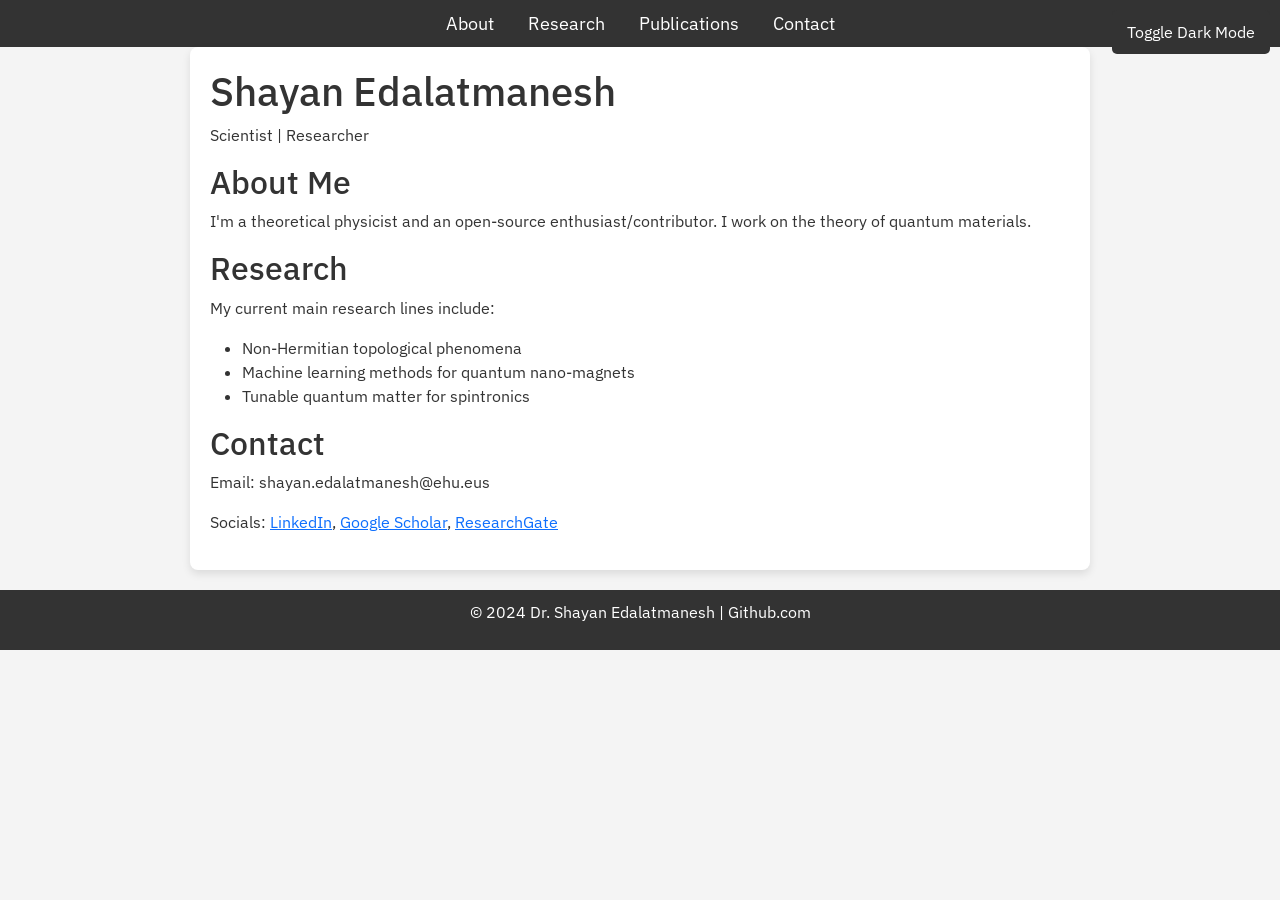
==== index.html @ 9b6bfacc "Update index.html" ====
<!DOCTYPE html>
<html lang="en">
<head>
    <meta charset="UTF-8">
    <meta name="viewport" content="width=device-width, initial-scale=1.0">
    <title>Shayan Edalatmanesh</title>
    <link rel="stylesheet" href="https://cdn.jsdelivr.net/npm/bootstrap@5.3.0/dist/css/bootstrap.min.css">
    <link href="https://fonts.googleapis.com/css2?family=IBM+Plex+Sans:wght@300;400;500;700&display=swap" rel="stylesheet">
    
    <style>
        body {
            font-family: 'IBM Plex Sans', sans-serif;
            margin: 0;
            padding: 0;
            background-color: #f4f4f4;
            color: #333;
            transition: background-color 0.3s, color 0.3s;
        }
        .container {
            max-width: 900px;
            margin: auto;
            padding: 20px;
            background: white;
            border-radius: 8px;
            box-shadow: 0 4px 8px rgba(0, 0, 0, 0.1);
            transition: background 0.3s;
        }
        nav {
            background: #333;
            padding: 10px;
            text-align: center;
        }
        nav a {
            color: white;
            margin: 0 15px;
            text-decoration: none;
            font-size: 18px;
        }
        footer {
            text-align: center;
            padding: 10px;
            margin-top: 20px;
            background: #333;
            color: white;
        }
         .dark-mode {
            background-color: #121212;
            color: #f4f4f4;
        }
        .dark-mode .container {
            background: #1e1e1e;
        }
        .toggle-btn {
            position: fixed;
            top: 10px;
            right: 10px;
            background: #333;
            color: white;
            border: none;
            padding: 10px 15px;
            cursor: pointer;
            border-radius: 5px;
        }
    </style>
</head>
<body>
        <button class="toggle-btn" onclick="toggleDarkMode()">Toggle Dark Mode</button>
    <nav>
        <a href="#about">About</a>
        <a href="#research">Research</a>
        <a href="#publications">Publications</a>
        <a href="#contact">Contact</a>
    </nav>

    <div class="container">
        <header>
            <h1>Shayan Edalatmanesh</h1>
            <p>Scientist | Researcher </p>
        </header>
        
        <section id="about">
            <h2>About Me</h2>
            <p>I'm a theoretical physicist and an open-source enthusiast/contributor. I work on the theory of quantum materials. </p>
        </section>
  
        <section id="research">
            <h2>Research</h2>
            <p>My current main research lines include: </p>
              <ul>
            <li>Non-Hermitian topological phenomena</li>
            <li>Machine learning methods for quantum nano-magnets</li>
            <li>Tunable quantum matter for spintronics</li>
            </ul>
        </section>
<!--
        <section id="publications">
            <h2>Publications</h2>
            <p>List of your key papers, articles, and conference proceedings.</p>
        </section>
  -->
      
        <section id="contact">
            <h2>Contact</h2>
            <p>Email: shayan.edalatmanesh@ehu.eus</p>
            <p>Socials: <a href="https://www.linkedin.com/in/shayan-edalatmanesh-9b08a8290">LinkedIn</a>, <a href="https://scholar.google.com/citations?user=L2PFHwsAAAAJ&hl=en&oi=ao">Google Scholar</a>, <a href="#">ResearchGate</a></p>
        </section>
    </div>

    <footer>
        <p>&copy; 2024 Dr. Shayan Edalatmanesh | Github.com</p>
    </footer>
<script>
        function toggleDarkMode() {
            document.body.classList.toggle("dark-mode");
        }
    </script>
    
</body>
</html>
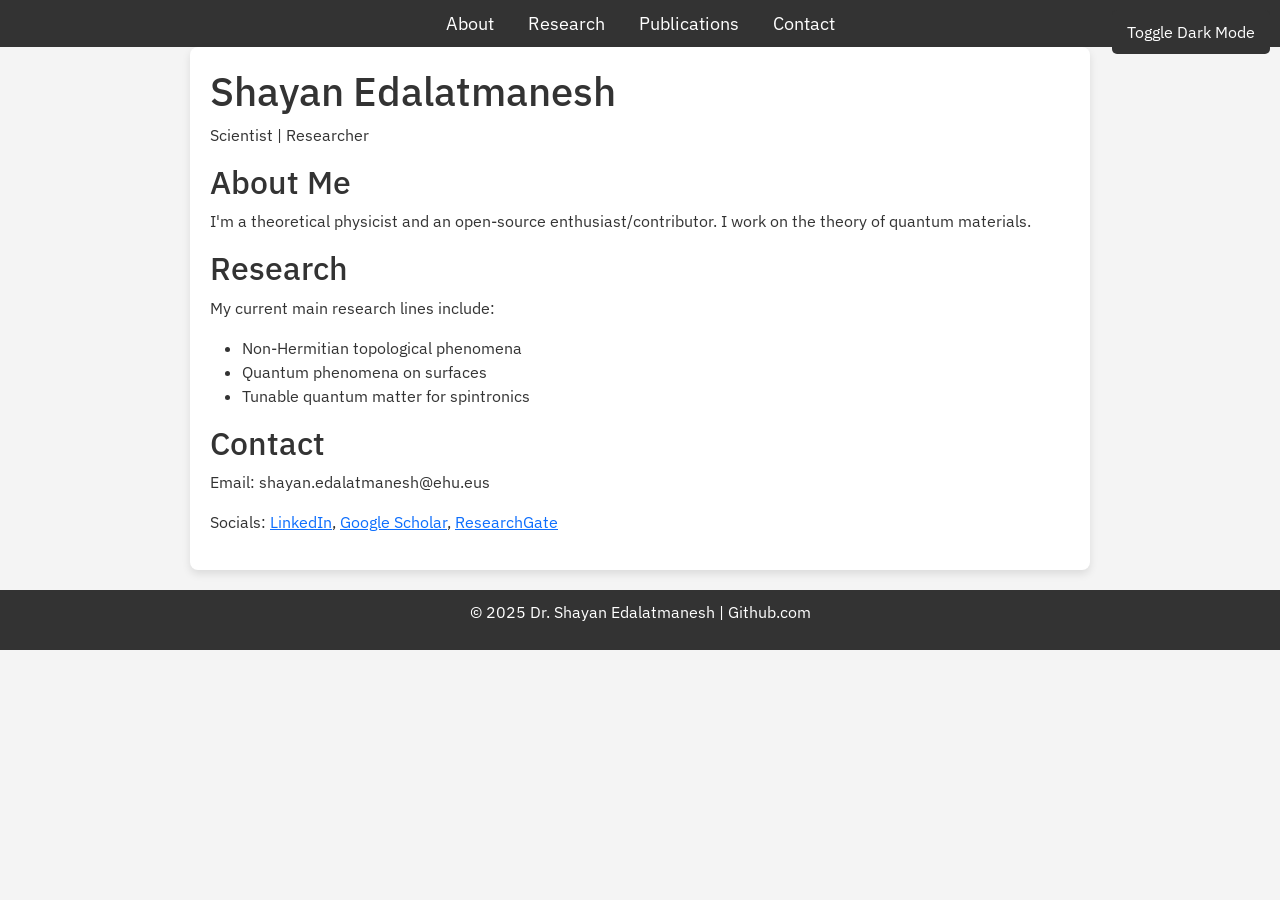
==== commit ae167d1b: "Update index.html" ====
--- a/index.html
+++ b/index.html
@@ -88,7 +88,7 @@
             <p>My current main research lines include: </p>
               <ul>
             <li>Non-Hermitian topological phenomena</li>
-            <li>Machine learning methods for quantum nano-magnets</li>
+            <li>Quantum phenomena on surfaces</li>
             <li>Tunable quantum matter for spintronics</li>
             </ul>
         </section>
@@ -102,12 +102,12 @@
         <section id="contact">
             <h2>Contact</h2>
             <p>Email: shayan.edalatmanesh@ehu.eus</p>
-            <p>Socials: <a href="https://www.linkedin.com/in/shayan-edalatmanesh-9b08a8290">LinkedIn</a>, <a href="https://scholar.google.com/citations?user=L2PFHwsAAAAJ&hl=en&oi=ao">Google Scholar</a>, <a href="#">ResearchGate</a></p>
+            <p>Socials: <a href="https://www.linkedin.com/in/shayan-edalatmanesh-9b08a8290">LinkedIn</a>, <a href="https://scholar.google.com/citations?user=L2PFHwsAAAAJ&hl=en&oi=ao">Google Scholar</a>, <a href="https://www.researchgate.net/profile/Shayan-Edalatmanesh?ev=hdr_xprf">ResearchGate</a></p>
         </section>
     </div>
 
     <footer>
-        <p>&copy; 2024 Dr. Shayan Edalatmanesh | Github.com</p>
+        <p>&copy; 2025 Dr. Shayan Edalatmanesh | Github.com</p>
     </footer>
 <script>
         function toggleDarkMode() {
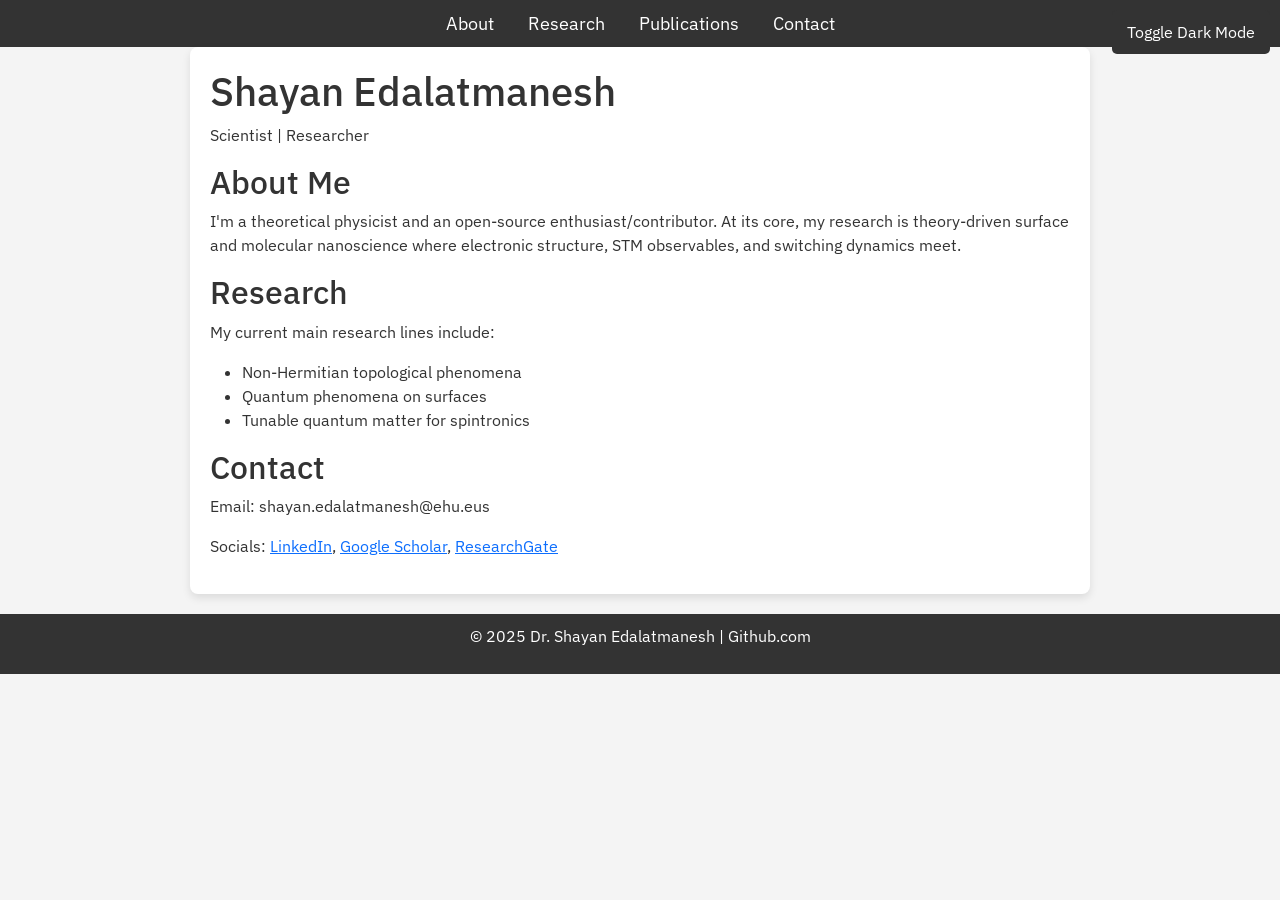
==== commit 6d44bedf: "Update index.html" ====
--- a/index.html
+++ b/index.html
@@ -80,7 +80,7 @@
         
         <section id="about">
             <h2>About Me</h2>
-            <p>I'm a theoretical physicist and an open-source enthusiast/contributor. I work on the theory of quantum materials. </p>
+            <p>I'm a theoretical physicist and an open-source enthusiast/contributor. At its core, my research is theory-driven surface and molecular nanoscience where electronic structure, STM observables, and switching dynamics meet.</p>
         </section>
   
         <section id="research">
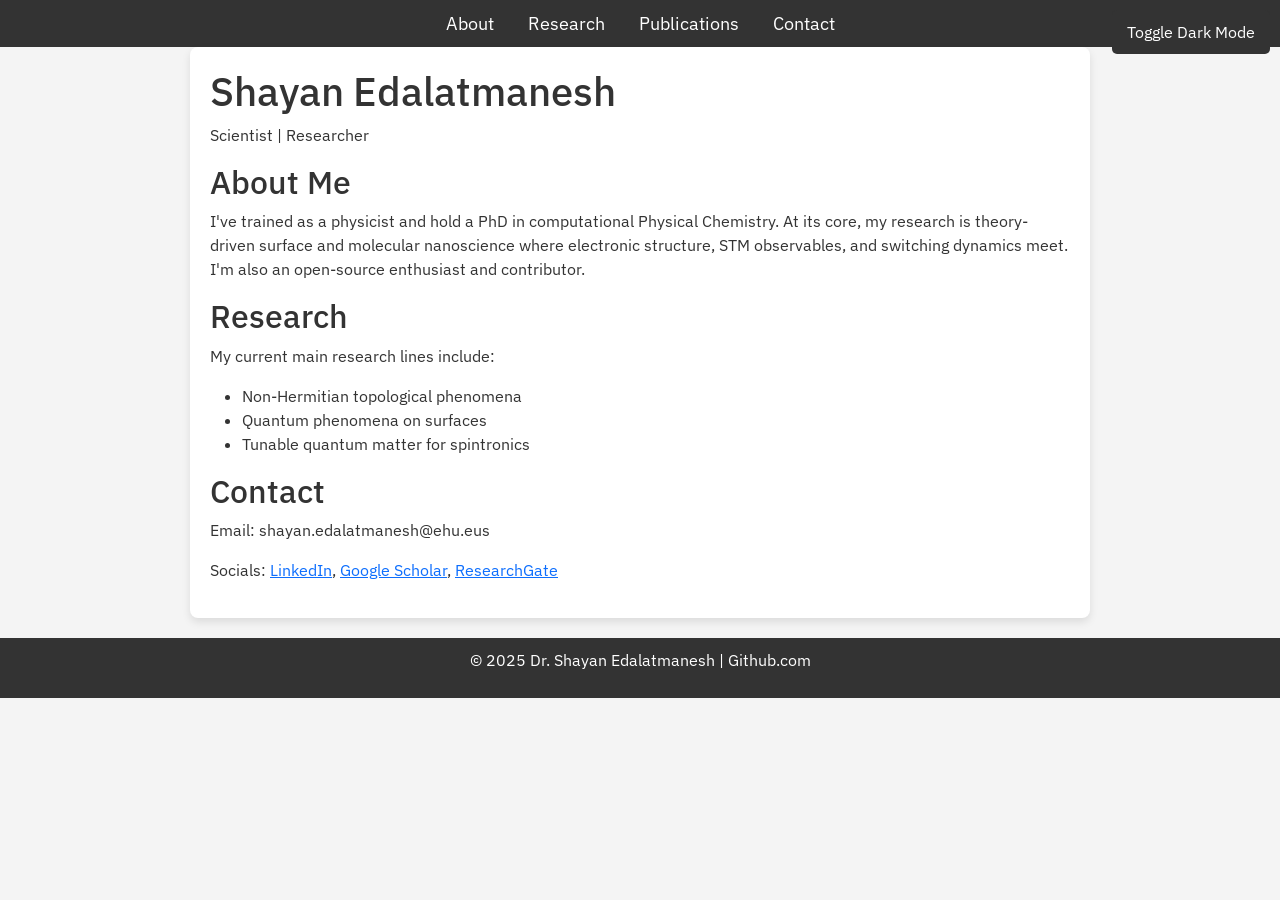
==== commit 2bc4128d: "Update index.html" ====
--- a/index.html
+++ b/index.html
@@ -80,7 +80,8 @@
         
         <section id="about">
             <h2>About Me</h2>
-            <p>I'm a theoretical physicist and an open-source enthusiast/contributor. At its core, my research is theory-driven surface and molecular nanoscience where electronic structure, STM observables, and switching dynamics meet.</p>
+            <p>I've trained as a physicist and hold a PhD in computational Physical Chemistry. At its core, my research is theory-driven surface and molecular nanoscience where electronic structure, STM observables, and switching dynamics meet.
+            I'm also an open-source enthusiast and contributor. </p>
         </section>
   
         <section id="research">
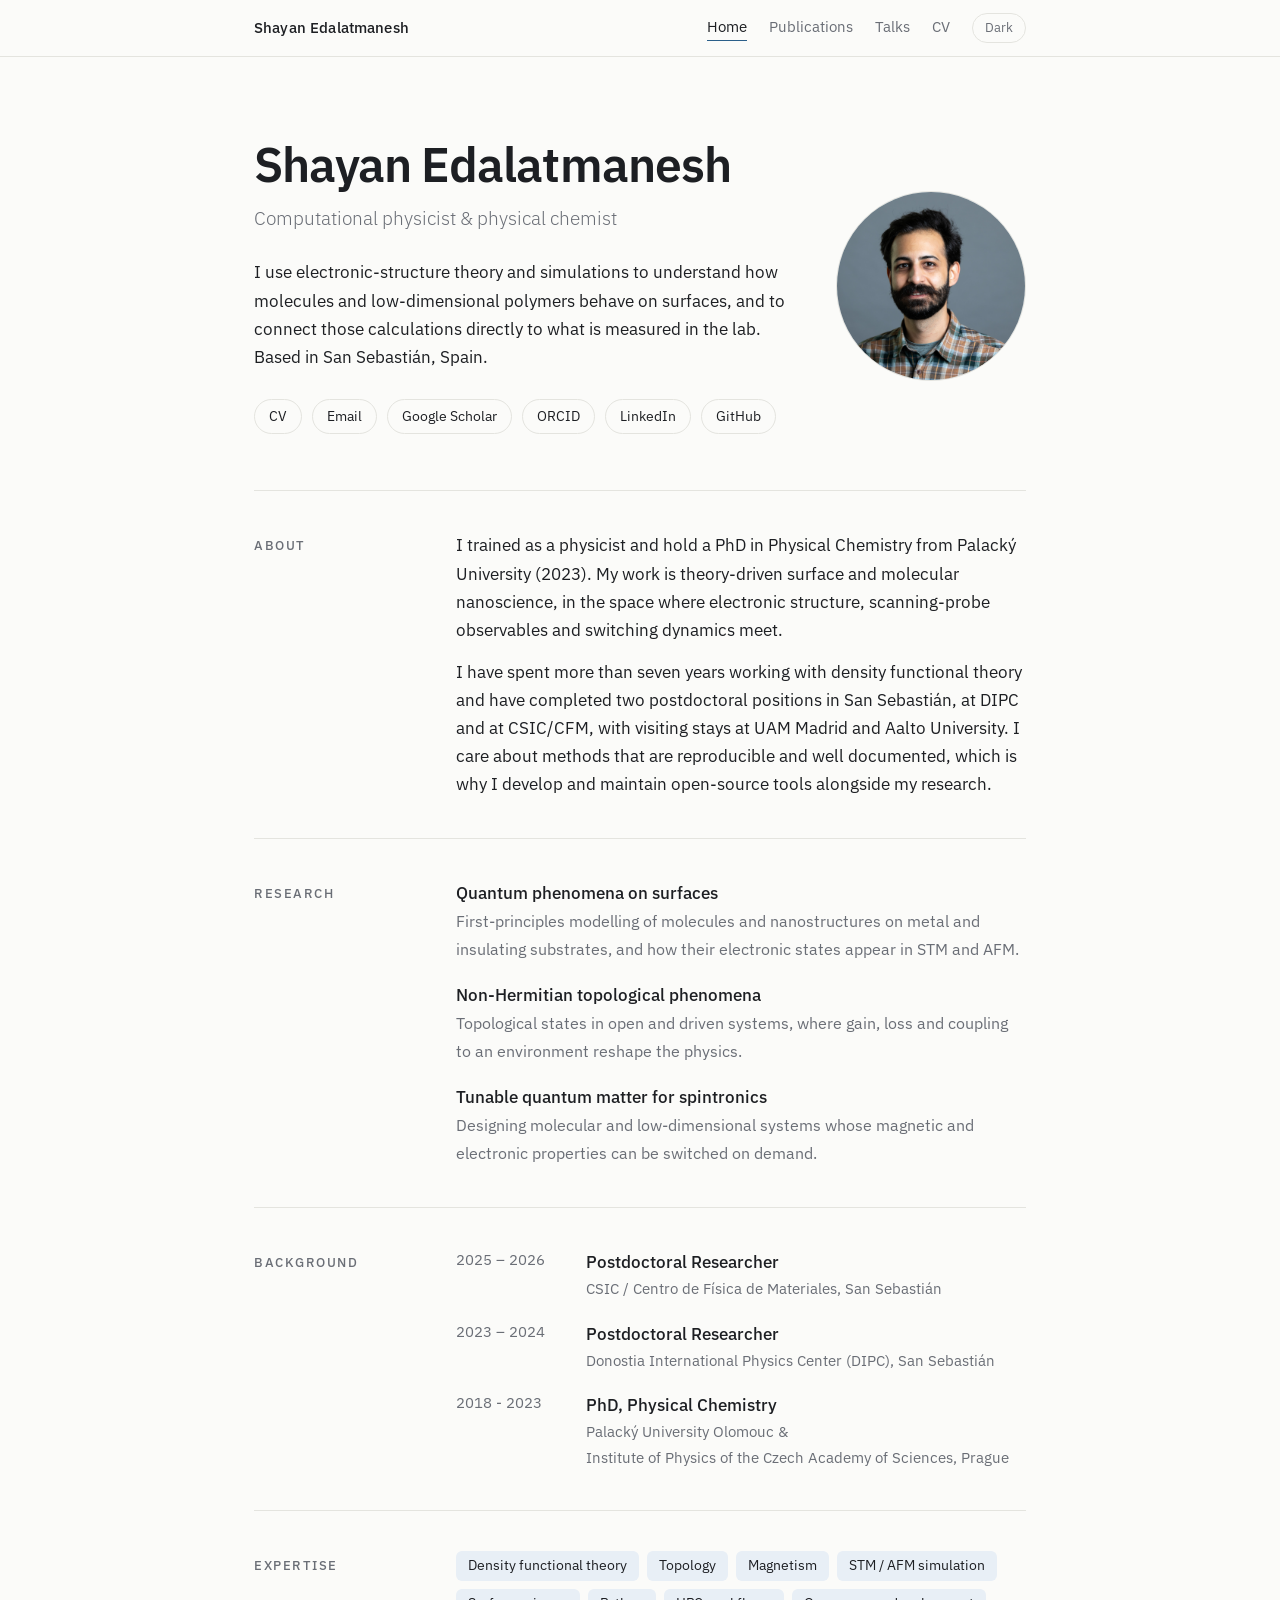
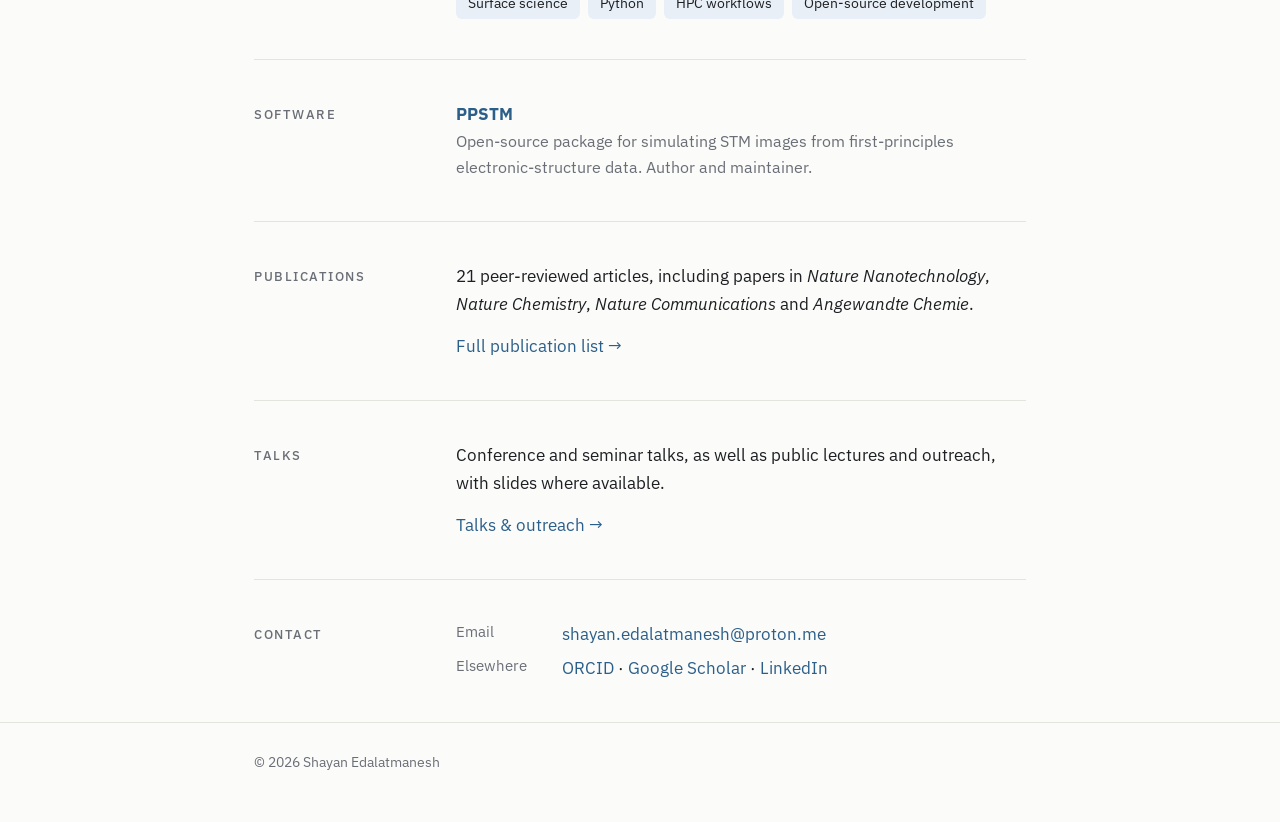
==== commit aecde911: "Add files via upload" ====
--- a/index.html
+++ b/index.html
@@ -4,117 +4,228 @@
     <meta charset="UTF-8">
     <meta name="viewport" content="width=device-width, initial-scale=1.0">
     <title>Shayan Edalatmanesh</title>
-    <link rel="stylesheet" href="https://cdn.jsdelivr.net/npm/bootstrap@5.3.0/dist/css/bootstrap.min.css">
-    <link href="https://fonts.googleapis.com/css2?family=IBM+Plex+Sans:wght@300;400;500;700&display=swap" rel="stylesheet">
-    
-    <style>
-        body {
-            font-family: 'IBM Plex Sans', sans-serif;
-            margin: 0;
-            padding: 0;
-            background-color: #f4f4f4;
-            color: #333;
-            transition: background-color 0.3s, color 0.3s;
-        }
-        .container {
-            max-width: 900px;
-            margin: auto;
-            padding: 20px;
-            background: white;
-            border-radius: 8px;
-            box-shadow: 0 4px 8px rgba(0, 0, 0, 0.1);
-            transition: background 0.3s;
-        }
-        nav {
-            background: #333;
-            padding: 10px;
-            text-align: center;
-        }
-        nav a {
-            color: white;
-            margin: 0 15px;
-            text-decoration: none;
-            font-size: 18px;
-        }
-        footer {
-            text-align: center;
-            padding: 10px;
-            margin-top: 20px;
-            background: #333;
-            color: white;
-        }
-         .dark-mode {
-            background-color: #121212;
-            color: #f4f4f4;
-        }
-        .dark-mode .container {
-            background: #1e1e1e;
-        }
-        .toggle-btn {
-            position: fixed;
-            top: 10px;
-            right: 10px;
-            background: #333;
-            color: white;
-            border: none;
-            padding: 10px 15px;
-            cursor: pointer;
-            border-radius: 5px;
-        }
-    </style>
+    <meta name="description" content="Shayan Edalatmanesh – computational physicist and physical chemist working on electronic structure, STM/AFM simulation and surface nanoscience.">
+    <meta property="og:title" content="Shayan Edalatmanesh">
+    <meta property="og:description" content="Computational physicist and physical chemist. Theory-driven surface and molecular nanoscience.">
+    <meta property="og:type" content="website">
+    <link rel="icon" href="data:image/svg+xml,%3Csvg xmlns='http://www.w3.org/2000/svg' viewBox='0 0 64 64'%3E%3Crect width='64' height='64' rx='14' fill='%232b5f8a'/%3E%3Ctext x='32' y='43' font-size='30' text-anchor='middle' fill='white' font-family='sans-serif'%3ESE%3C/text%3E%3C/svg%3E">
+
+    <link rel="preconnect" href="https://fonts.googleapis.com">
+    <link rel="preconnect" href="https://fonts.gstatic.com" crossorigin>
+    <link href="https://fonts.googleapis.com/css2?family=IBM+Plex+Sans:wght@300;400;500;600&display=swap" rel="stylesheet">
+    <link rel="stylesheet" href="assets/style.css">
+    <script src="assets/site.js"></script>
 </head>
 <body>
-        <button class="toggle-btn" onclick="toggleDarkMode()">Toggle Dark Mode</button>
-    <nav>
-        <a href="#about">About</a>
-        <a href="#research">Research</a>
-        <a href="#publications">Publications</a>
-        <a href="#contact">Contact</a>
-    </nav>
-
-    <div class="container">
-        <header>
-            <h1>Shayan Edalatmanesh</h1>
-            <p>Scientist | Researcher </p>
-        </header>
-        
+
+    <header class="top">
+        <div class="wrap">
+            <a class="brand" href="index.html">Shayan Edalatmanesh</a>
+            <nav aria-label="Primary">
+                <a href="index.html" aria-current="page">Home</a>
+                <a href="publications.html">Publications</a>
+                <a href="talks.html">Talks</a>
+                <a href="cv.html">CV</a>
+                <button class="theme-btn" id="theme-btn" type="button" aria-label="Toggle dark mode">Dark</button>
+            </nav>
+        </div>
+    </header>
+
+    <main class="wrap">
+
+        <!-- ================= Hero ================= -->
+        <div class="hero">
+            <div class="hero-grid">
+                <div>
+                    <h1>Shayan Edalatmanesh</h1>
+                    <p class="role">Computational physicist &amp; physical chemist</p>
+                    <p class="lead">
+                        I use electronic-structure theory and simulations to understand how molecules and low-dimensional polymers behave on surfaces,
+                        and to connect those calculations directly to what is measured in the lab.
+                        Based in San Sebastián, Spain.
+                    </p>
+                    <ul class="links">
+                        <li><a href="cv.html">CV</a></li>
+                        <li><a href="mailto:shayan.edalatmanesh@proton.me">Email</a></li>
+                        <li><a href="https://scholar.google.com/citations?user=L2PFHwsAAAAJ&hl=en&oi=ao">Google Scholar</a></li>
+                        <li><a href="https://orcid.org/0000-0002-9095-1525">ORCID</a></li>
+                        <li><a href="https://www.linkedin.com/in/shayan-edalatmanesh-9b08a8290">LinkedIn</a></li>
+                        <li><a href="https://github.com/shayanEdalatmanesh">GitHub</a></li>
+                    </ul>
+                </div>
+
+                <!-- Headshot: save your photo as assets/headshot.jpg (square, at least 400×400 px).
+                     Until the file exists, the initials below are shown instead. -->
+                <figure class="headshot">
+                    <span aria-hidden="true">SE</span>
+                    <img src="assets/headshot.jpg" alt="Portrait of Shayan Edalatmanesh" onerror="this.remove()">
+                </figure>
+            </div>
+        </div>
+
+        <!-- ================= About ================= -->
         <section id="about">
-            <h2>About Me</h2>
-            <p>I've trained as a physicist and hold a PhD in computational Physical Chemistry. At its core, my research is theory-driven surface and molecular nanoscience where electronic structure, STM observables, and switching dynamics meet.
-            I'm also an open-source enthusiast and contributor. </p>
-        </section>
-  
+            <div class="row">
+                <h2>About</h2>
+                <div>
+                    <p>
+                        I trained as a physicist and hold a PhD in Physical Chemistry from Palacký University (2023).
+                        My work is theory-driven surface and molecular nanoscience, in the space where electronic structure,
+                        scanning-probe observables and switching dynamics meet.
+                    </p>
+                    <p>
+                        I have spent more than seven years working with density functional theory and have completed two postdoctoral
+                        positions in San Sebastián, at DIPC and at CSIC/CFM, with visiting stays at UAM Madrid and Aalto University.
+                        I care about methods that are reproducible and well documented, which is why I develop and maintain
+                        open-source tools alongside my research.
+                    </p>
+                </div>
+            </div>
+        </section>
+
+        <!-- ================= Research ================= -->
         <section id="research">
-            <h2>Research</h2>
-            <p>My current main research lines include: </p>
-              <ul>
-            <li>Non-Hermitian topological phenomena</li>
-            <li>Quantum phenomena on surfaces</li>
-            <li>Tunable quantum matter for spintronics</li>
-            </ul>
-        </section>
-<!--
+            <div class="row">
+                <h2>Research</h2>
+                <div>
+                    <ul class="topics">
+                        <li>
+                            <strong>Quantum phenomena on surfaces</strong>
+                            <span>First-principles modelling of molecules and nanostructures on metal and insulating substrates, and how their electronic states appear in STM and AFM.</span>
+                        </li>
+                        <li>
+                            <strong>Non-Hermitian topological phenomena</strong>
+                            <span>Topological states in open and driven systems, where gain, loss and coupling to an environment reshape the physics.</span>
+                        </li>
+                        <li>
+                            <strong>Tunable quantum matter for spintronics</strong>
+                            <span>Designing molecular and low-dimensional systems whose magnetic and electronic properties can be switched on demand.</span>
+                        </li>
+                    </ul>
+                </div>
+            </div>
+        </section>
+
+        <!-- ================= Background ================= -->
+        <section id="background">
+            <div class="row">
+                <h2>Background</h2>
+                <div>
+                    <ul class="vita">
+                        <!-- TODO: fill in the exact years for the two postdocs -->
+                        <li>
+                            <span class="when">2025 – 2026</span>
+                            <div class="what"><strong>Postdoctoral Researcher</strong>
+                                <span>CSIC / Centro de Física de Materiales, San Sebastián</span></div>
+                        </li>
+                        <li>
+                            <span class="when">2023 – 2024</span>
+                            <div class="what"><strong>Postdoctoral Researcher</strong>
+                                <span>Donostia International Physics Center (DIPC), San Sebastián</span></div>
+                        </li>
+                        <li>
+                            <span class="when">2018 - 2023</span>
+                            <div class="what"><strong>PhD, Physical Chemistry</strong>
+                                <span>Palacký University Olomouc &</span>
+                                <span>Institute of Physics of the Czech Academy of Sciences, Prague</span></div>
+                        </li>
+                        <!-- <li>
+                            <span class="when">2014 - 2017</span>
+                            <div class="what"><strong>MSc, Solid State Physics</strong>
+                                <span>Iran University of Science and Technology, Tehran</span></div>
+                        </li>
+                        <li>
+                            <span class="when">2008 - 2013</span>
+                            <div class="what"><strong>BSc, Physics</strong>
+                                <span>Iran University of Science and Technology, Tehran</span></div>
+                        </li> -->
+                    </ul>
+                </div>
+            </div>
+        </section>
+
+        <!-- ================= Expertise ================= -->
+        <section id="expertise">
+            <div class="row">
+                <h2>Expertise</h2>
+                <div>
+                    <ul class="tags">
+                        <li>Density functional theory</li>
+                        <li>Topology</li>
+                        <li>Magnetism</li>
+                        <li>STM / AFM simulation</li>
+                        <li>Surface science</li>
+                        <li>Python</li>
+                        <li>HPC workflows</li>
+                        <li>Open-source development</li>
+                    </ul>
+                </div>
+            </div>
+        </section>
+
+        <!-- ================= Software ================= -->
+        <section id="software">
+            <div class="row">
+                <h2>Software</h2>
+                <div>
+                    <ul class="software">
+                        <li>
+                            <a href="https://doi.org/10.5281/zenodo.19706972"><strong>PPSTM</strong></a>
+                            <span>Open-source package for simulating STM images from first-principles electronic-structure data. Author and maintainer.</span>
+                        </li>
+                    </ul>
+                </div>
+            </div>
+        </section>
+
+        <!-- ================= Publications & talks ================= -->
         <section id="publications">
-            <h2>Publications</h2>
-            <p>List of your key papers, articles, and conference proceedings.</p>
-        </section>
-  -->
-      
+            <div class="row">
+                <h2>Publications</h2>
+                <div>
+                    <p>
+                        21 peer-reviewed articles, including papers in <em>Nature Nanotechnology</em>,
+                        <em>Nature Chemistry</em>, <em>Nature Communications</em> and <em>Angewandte Chemie</em>.
+                    </p>
+                    <p><a href="publications.html">Full publication list &rarr;</a></p>
+                </div>
+            </div>
+        </section>
+
+        <section id="talks">
+            <div class="row">
+                <h2>Talks</h2>
+                <div>
+                    <p>Conference and seminar talks, as well as public lectures and outreach, with slides where available.</p>
+                    <p><a href="talks.html">Talks &amp; outreach &rarr;</a></p>
+                </div>
+            </div>
+        </section>
+
+        <!-- ================= Contact ================= -->
         <section id="contact">
-            <h2>Contact</h2>
-            <p>Email: shayan.edalatmanesh@ehu.eus</p>
-            <p>Socials: <a href="https://www.linkedin.com/in/shayan-edalatmanesh-9b08a8290">LinkedIn</a>, <a href="https://scholar.google.com/citations?user=L2PFHwsAAAAJ&hl=en&oi=ao">Google Scholar</a>, <a href="https://www.researchgate.net/profile/Shayan-Edalatmanesh?ev=hdr_xprf">ResearchGate</a></p>
-        </section>
-    </div>
+            <div class="row">
+                <h2>Contact</h2>
+                <div class="contact">
+                    <dl>
+                        <dt>Email</dt>
+                        <dd><a href="mailto:shayan.edalatmanesh@proton.me">shayan.edalatmanesh@proton.me</a></dd>
+                        <dt>Elsewhere</dt>
+                        <dd>
+                            <a href="https://orcid.org/0000-0002-9095-1525">ORCID</a> &middot;
+                            <a href="https://scholar.google.com/citations?user=L2PFHwsAAAAJ&hl=en&oi=ao">Google Scholar</a> &middot;
+                            <a href="https://www.linkedin.com/in/shayan-edalatmanesh-9b08a8290">LinkedIn</a>
+                        </dd>
+                    </dl>
+                </div>
+            </div>
+        </section>
+
+    </main>
 
     <footer>
-        <p>&copy; 2025 Dr. Shayan Edalatmanesh | Github.com</p>
+        <div class="wrap">&copy; 2026 Shayan Edalatmanesh</div>
     </footer>
-<script>
-        function toggleDarkMode() {
-            document.body.classList.toggle("dark-mode");
-        }
-    </script>
-    
+
 </body>
 </html>
--- a/assets/style.css
+++ b/assets/style.css
@@ -0,0 +1,258 @@
+:root {
+    --bg: #fbfbf9;
+    --text: #1d1f23;
+    --muted: #6a6e76;
+    --line: #e4e4df;
+    --accent: #2b5f8a;
+    --accent-soft: #e8eff6;
+}
+:root[data-theme="dark"] {
+    --bg: #131417;
+    --text: #e6e7ea;
+    --muted: #9a9ea6;
+    --line: #2a2c31;
+    --accent: #7fb0dc;
+    --accent-soft: #1b2631;
+}
+
+* { box-sizing: border-box; }
+html { scroll-behavior: smooth; scroll-padding-top: 72px; }
+
+body {
+    margin: 0;
+    font-family: 'IBM Plex Sans', system-ui, sans-serif;
+    font-weight: 400;
+    font-size: 16.5px;
+    line-height: 1.7;
+    background: var(--bg);
+    color: var(--text);
+    -webkit-font-smoothing: antialiased;
+    transition: background-color .25s, color .25s;
+}
+
+a {
+    color: var(--accent);
+    text-decoration: none;
+    border-bottom: 1px solid transparent;
+    transition: border-color .15s;
+}
+a:hover { border-bottom-color: var(--accent); }
+p { margin: 0 0 14px; }
+
+.wrap { max-width: 820px; margin: 0 auto; padding: 0 24px; }
+
+/* ---------- Navigation ---------- */
+header.top {
+    position: sticky;
+    top: 0;
+    z-index: 10;
+    background: color-mix(in srgb, var(--bg) 88%, transparent);
+    backdrop-filter: blur(8px);
+    border-bottom: 1px solid var(--line);
+}
+header.top .wrap {
+    display: flex;
+    align-items: center;
+    justify-content: space-between;
+    height: 56px;
+}
+.brand { font-weight: 500; color: var(--text); font-size: 15px; letter-spacing: .01em; }
+.brand:hover { border-bottom-color: transparent; }
+nav { display: flex; align-items: center; gap: 22px; font-size: 14.5px; }
+nav a { color: var(--muted); }
+nav a:hover { color: var(--text); border-bottom-color: transparent; }
+nav a[aria-current="page"] { color: var(--text); border-bottom: 1px solid var(--accent); }
+
+.theme-btn {
+    font: inherit;
+    font-size: 13px;
+    color: var(--muted);
+    background: none;
+    border: 1px solid var(--line);
+    border-radius: 999px;
+    padding: 3px 12px;
+    cursor: pointer;
+    transition: color .15s, border-color .15s;
+}
+.theme-btn:hover { color: var(--text); border-color: var(--muted); }
+
+/* ---------- Hero (home) ---------- */
+.hero { padding: 80px 0 56px; }
+.hero-grid {
+    display: grid;
+    grid-template-columns: 1fr 190px;
+    gap: 48px;
+    align-items: center;
+}
+.hero h1 {
+    font-size: clamp(34px, 6vw, 48px);
+    font-weight: 600;
+    line-height: 1.15;
+    letter-spacing: -.02em;
+    margin: 0 0 10px;
+}
+.hero .role { font-size: 19px; color: var(--muted); font-weight: 300; margin: 0 0 24px; }
+.hero .lead { max-width: 560px; margin: 0 0 28px; }
+
+/* Headshot: drop assets/headshot.jpg in place; initials show until then */
+.headshot {
+    position: relative;
+    width: 190px;
+    height: 190px;
+    margin: 0;
+    border-radius: 50%;
+    overflow: hidden;
+    background: var(--accent-soft);
+    border: 1px solid var(--line);
+    display: grid;
+    place-items: center;
+    color: var(--accent);
+    font-size: 54px;
+    font-weight: 300;
+    letter-spacing: .02em;
+}
+.headshot img {
+    position: absolute;
+    inset: 0;
+    width: 100%;
+    height: 100%;
+    object-fit: cover;
+}
+
+.links { display: flex; flex-wrap: wrap; gap: 10px; padding: 0; margin: 0; list-style: none; }
+.links a {
+    display: inline-block;
+    font-size: 14px;
+    padding: 5px 14px;
+    border: 1px solid var(--line);
+    border-radius: 999px;
+    color: var(--text);
+    transition: background .15s, border-color .15s;
+}
+.links a:hover { background: var(--accent-soft); border-color: var(--accent); }
+
+.btn {
+    display: inline-block;
+    font-size: 15px;
+    font-weight: 500;
+    padding: 9px 22px;
+    border-radius: 8px;
+    background: var(--accent);
+    color: var(--bg);
+    border: 1px solid var(--accent);
+    transition: opacity .15s;
+}
+.btn:hover { opacity: .88; border-bottom-color: var(--accent); }
+
+/* ---------- Page headings (inner pages) ---------- */
+.page-head { padding: 64px 0 36px; }
+.page-head h1 { font-size: clamp(30px, 5vw, 38px); font-weight: 600; letter-spacing: -.015em; margin: 0 0 10px; line-height: 1.2; }
+.page-head p { color: var(--muted); max-width: 600px; margin: 0; }
+
+/* ---------- Sections ---------- */
+section { padding: 40px 0; border-top: 1px solid var(--line); }
+.row { display: grid; grid-template-columns: 170px 1fr; gap: 12px 32px; }
+.row > h2 {
+    margin: 4px 0 0;
+    font-size: 12.5px;
+    font-weight: 500;
+    text-transform: uppercase;
+    letter-spacing: .12em;
+    color: var(--muted);
+}
+.row > div > :first-child { margin-top: 0; }
+.row > div > :last-child { margin-bottom: 0; }
+
+.topics { list-style: none; padding: 0; margin: 0; }
+.topics li { padding: 0 0 18px; }
+.topics li:last-child { padding-bottom: 0; }
+.topics strong { font-weight: 500; display: block; }
+.topics span { color: var(--muted); font-size: 15.5px; }
+
+/* Timeline / talk entries */
+.vita { list-style: none; padding: 0; margin: 0; }
+.vita li {
+    display: grid;
+    grid-template-columns: 110px 1fr;
+    gap: 4px 20px;
+    padding-bottom: 18px;
+}
+.vita li:last-child { padding-bottom: 0; }
+.vita .when { color: var(--muted); font-size: 14.5px; font-variant-numeric: tabular-nums; }
+.vita .what strong { font-weight: 500; }
+.vita .what span { display: block; color: var(--muted); font-size: 15px; }
+.vita .what .extra { margin-top: 2px; font-size: 14px; }
+.vita .what .extra a { margin-right: 14px; }
+
+.software { list-style: none; padding: 0; margin: 0; }
+.software li { padding-bottom: 14px; }
+.software li:last-child { padding-bottom: 0; }
+.software span { display: block; color: var(--muted); font-size: 15.5px; }
+
+.tags { list-style: none; padding: 0; margin: 0; display: flex; flex-wrap: wrap; gap: 8px; }
+.tags li {
+    font-size: 14px;
+    padding: 3px 12px;
+    border-radius: 6px;
+    background: var(--accent-soft);
+    color: var(--text);
+}
+
+.placeholder { color: var(--muted); font-style: italic; }
+
+/* ---------- Publications ---------- */
+.pub-year { display: grid; grid-template-columns: 80px 1fr; gap: 6px 24px; padding: 22px 0; border-top: 1px solid var(--line); }
+.pub-year:first-of-type { border-top: 0; padding-top: 4px; }
+.pub-year h3 {
+    margin: 2px 0 0;
+    font-size: 15px;
+    font-weight: 500;
+    color: var(--muted);
+    font-variant-numeric: tabular-nums;
+}
+.pubs { margin: 0; padding: 0 0 0 2.4em; font-size: 15.5px; line-height: 1.6; }
+.pubs li { padding: 0 0 12px 4px; }
+.pubs li:last-child { padding-bottom: 0; }
+.pubs li::marker { color: var(--muted); font-size: 13.5px; }
+.me { text-decoration: underline; text-underline-offset: 3px; text-decoration-thickness: 1px; }
+
+/* ---------- CV ---------- */
+.cv-actions { display: flex; align-items: center; flex-wrap: wrap; gap: 18px; margin-bottom: 28px; }
+.cv-actions .meta { color: var(--muted); font-size: 14px; }
+.cv-embed {
+    width: 100%;
+    height: 78vh;
+    min-height: 520px;
+    border: 1px solid var(--line);
+    border-radius: 8px;
+    overflow: hidden;
+    background: var(--accent-soft);
+}
+.cv-embed object { width: 100%; height: 100%; display: block; }
+.cv-embed .fallback { padding: 28px; color: var(--muted); }
+
+/* ---------- Contact ---------- */
+.contact dl { margin: 0; display: grid; grid-template-columns: 90px 1fr; gap: 6px 16px; }
+.contact dt { color: var(--muted); font-size: 14.5px; }
+.contact dd { margin: 0; }
+
+footer { border-top: 1px solid var(--line); padding: 28px 0 48px; color: var(--muted); font-size: 13.5px; }
+
+/* ---------- Small screens ---------- */
+@media (max-width: 680px) {
+    body { font-size: 16px; }
+    .hero { padding: 48px 0 40px; }
+    .hero-grid { grid-template-columns: 1fr; gap: 28px; }
+    .headshot { order: -1; width: 128px; height: 128px; font-size: 38px; }
+    .page-head { padding: 44px 0 28px; }
+    .row { grid-template-columns: 1fr; gap: 10px; }
+    nav { gap: 14px; font-size: 13.5px; }
+    .vita li { grid-template-columns: 1fr; }
+    .pub-year { grid-template-columns: 1fr; }
+    .cv-embed { display: none; }
+}
+
+@media print {
+    header.top, .theme-btn, .cv-embed { display: none; }
+    body { background: #fff; color: #000; }
+}
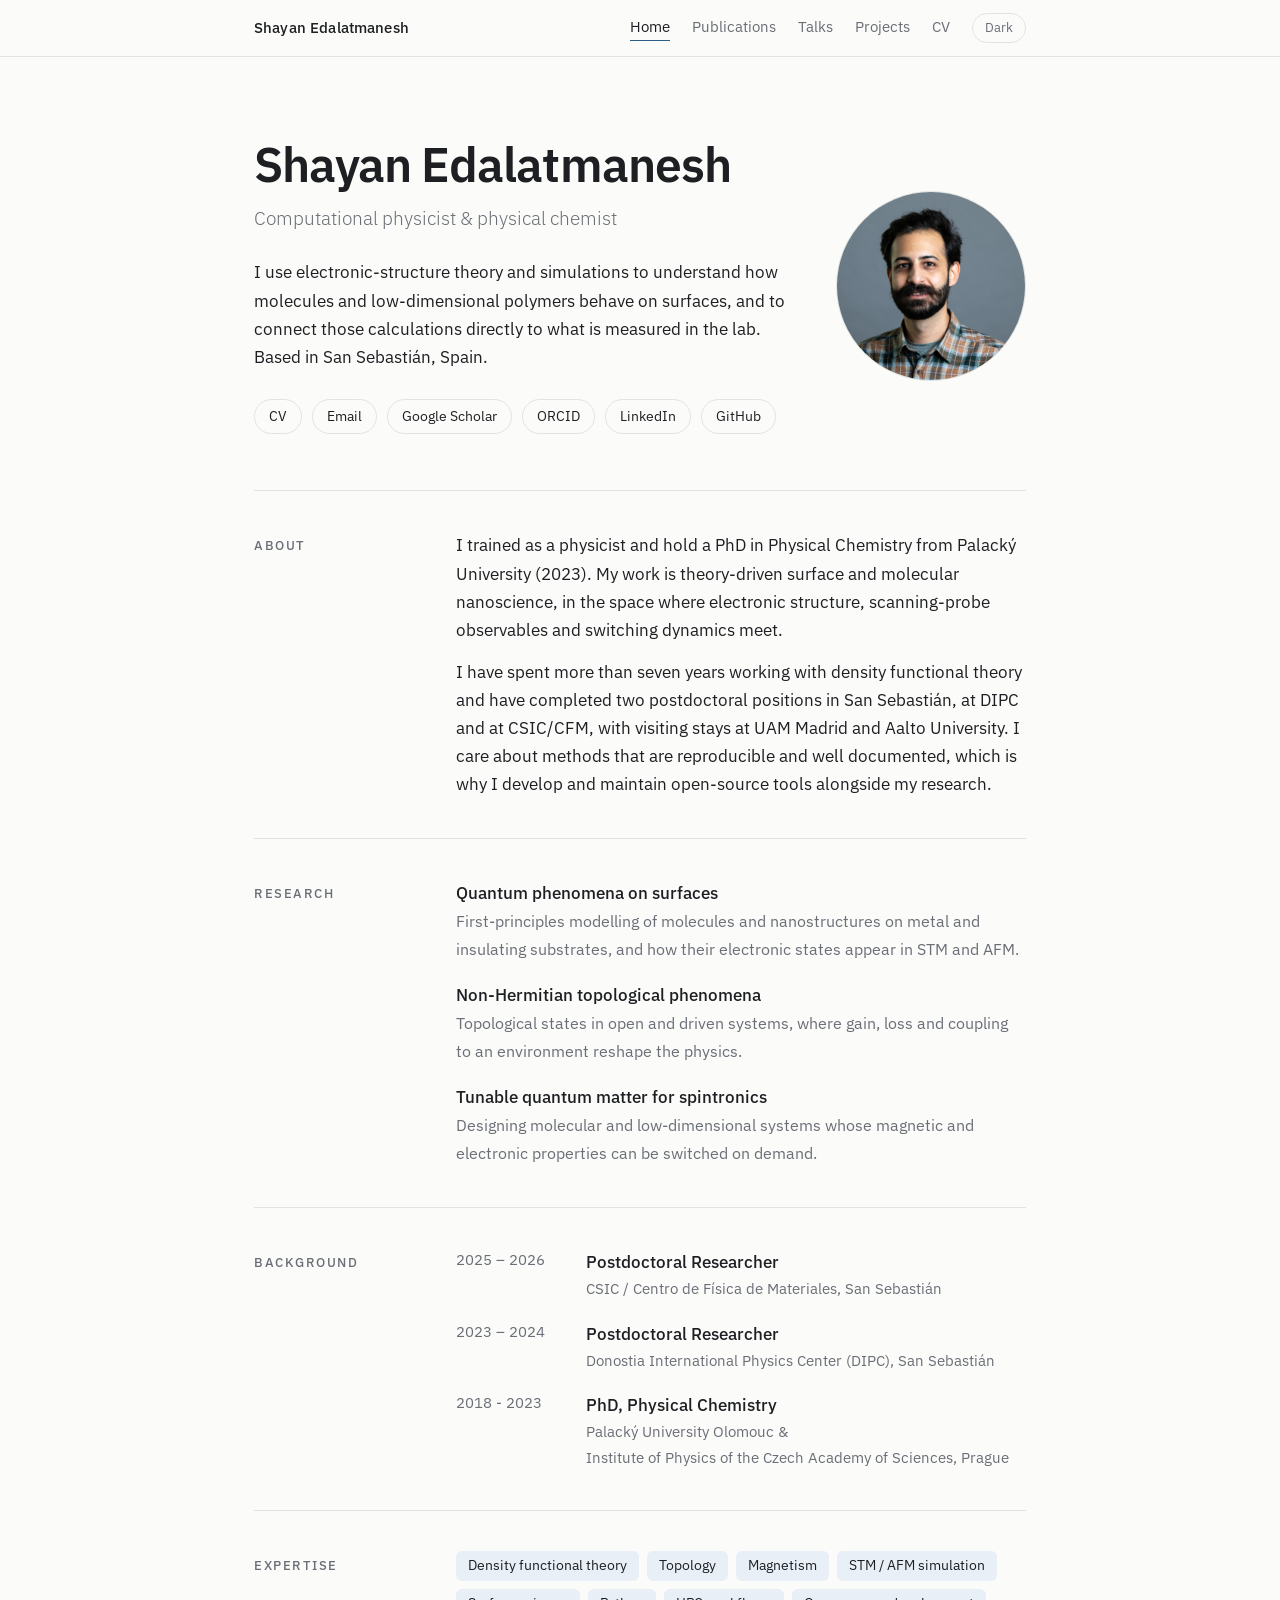
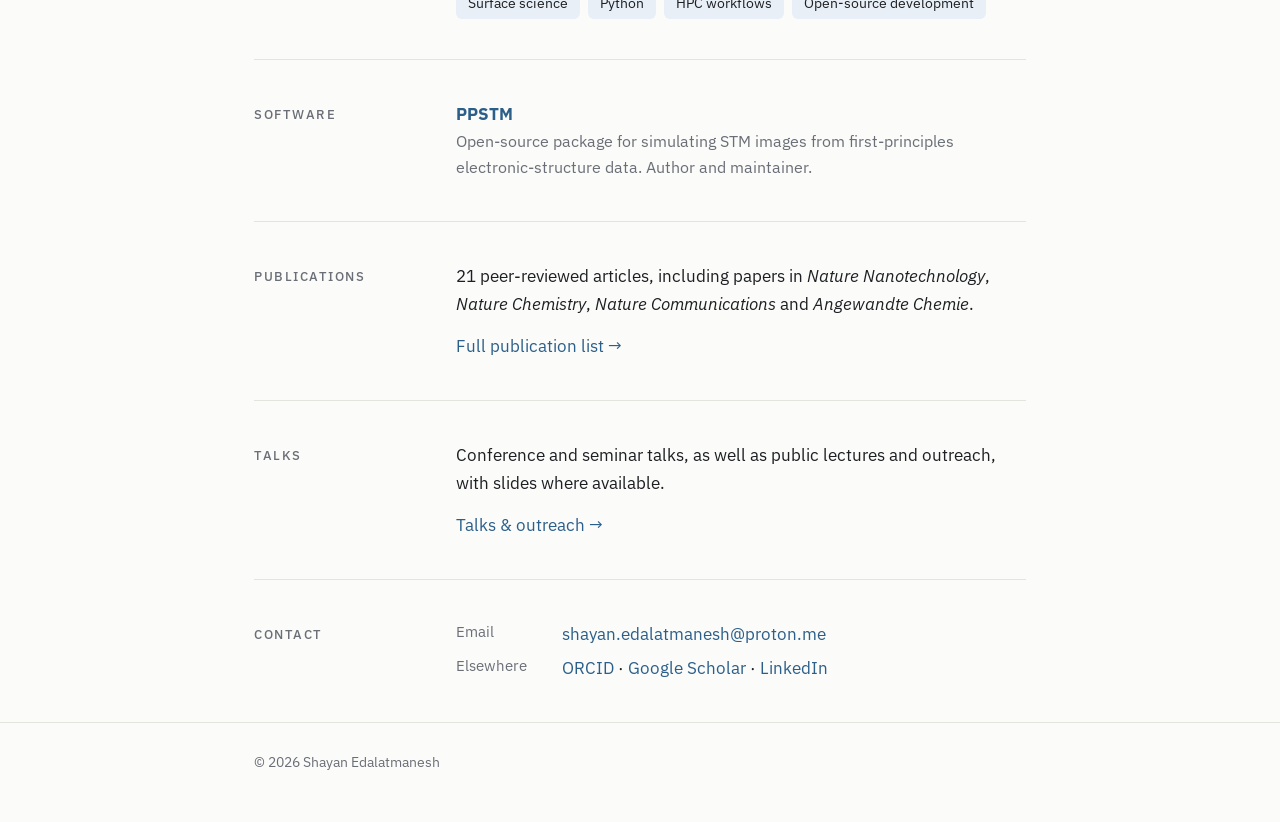
==== commit ad8ac588: "Update index.html" ====
--- a/index.html
+++ b/index.html
@@ -25,6 +25,7 @@
                 <a href="index.html" aria-current="page">Home</a>
                 <a href="publications.html">Publications</a>
                 <a href="talks.html">Talks</a>
+                <a href="projects.html">Projects</a>
                 <a href="cv.html">CV</a>
                 <button class="theme-btn" id="theme-btn" type="button" aria-label="Toggle dark mode">Dark</button>
             </nav>
--- a/assets/style.css
+++ b/assets/style.css
@@ -256,3 +256,94 @@
     header.top, .theme-btn, .cv-embed { display: none; }
     body { background: #fff; color: #000; }
 }
+
+/* ---------- Publications: role note, legend, DOI ---------- */
+.pub-intro {
+    margin: 0 0 36px;
+    padding: 4px 0 4px 22px;
+    border-left: 2px solid var(--accent);
+}
+.pub-intro h2 {
+    margin: 0 0 10px;
+    font-size: 12.5px;
+    font-weight: 500;
+    text-transform: uppercase;
+    letter-spacing: .12em;
+    color: var(--muted);
+}
+.pub-intro p { font-size: 15.5px; margin: 0 0 14px; }
+.pub-facts { list-style: none; padding: 0; margin: 0; font-size: 15px; color: var(--muted); }
+.pub-facts li { padding: 2px 0; }
+.pub-facts strong { color: var(--text); font-weight: 600; font-variant-numeric: tabular-nums; }
+.pub-note { color: var(--muted); font-size: 14px; margin: 0 0 18px; }
+.pubs .doi { color: var(--muted); font-size: 13.5px; }
+
+/* ---------- Talks: type label ---------- */
+.vita .when .kind {
+    display: block;
+    font-size: 11.5px;
+    letter-spacing: .09em;
+    text-transform: uppercase;
+    color: var(--muted);
+    opacity: .85;
+}
+.vita .when .kind.talk { color: var(--accent); opacity: 1; }
+
+/* ---------- Projects ---------- */
+.label {
+    margin: 0 0 22px;
+    font-size: 12.5px;
+    font-weight: 500;
+    text-transform: uppercase;
+    letter-spacing: .12em;
+    color: var(--muted);
+}
+.project {
+    display: grid;
+    grid-template-columns: 1fr 190px;
+    gap: 10px 32px;
+    padding: 0 0 30px;
+    margin: 0 0 30px;
+    border-bottom: 1px solid var(--line);
+}
+.project:last-child { border-bottom: 0; margin-bottom: 0; padding-bottom: 0; }
+.project h3 { margin: 0 0 2px; font-size: 18px; font-weight: 500; line-height: 1.35; }
+.project .tagline { margin: 0 0 14px; color: var(--muted); font-size: 15px; }
+.project .facts { margin: 0 0 16px; display: grid; grid-template-columns: 84px 1fr; gap: 6px 16px; font-size: 15.5px; }
+.project .facts dt { color: var(--muted); font-size: 14px; padding-top: 1px; }
+.project .facts dd { margin: 0; }
+.project .tags { margin: 0 0 14px; }
+.project .tags li { font-size: 12.5px; padding: 1px 9px; }
+.project .links a { font-size: 13.5px; padding: 3px 12px; }
+.project figure { margin: 0; align-self: start; }
+.project figure img {
+    display: block;
+    width: 100%;
+    height: auto;
+    border-radius: 6px;
+    border: 1px solid var(--line);
+    background: var(--accent-soft);
+}
+.project figcaption { margin-top: 6px; font-size: 12.5px; color: var(--muted); line-height: 1.4; }
+
+@media (max-width: 680px) {
+    .project { grid-template-columns: 1fr; }
+    .project figure { order: -1; max-width: 260px; }
+    .project .facts { grid-template-columns: 1fr; gap: 0; }
+    .project .facts dd { margin-bottom: 8px; }
+}
+
+/* ---------- Narrow phones: keep five nav links on one line ---------- */
+@media (max-width: 600px) {
+    .brand { display: none; }
+    header.top .wrap { justify-content: center; }
+    nav { gap: 11px; font-size: 13px; }
+    .theme-btn { padding: 2px 9px; font-size: 12px; }
+}
+
+/* Long email/URLs must wrap on narrow phones */
+.contact dd { overflow-wrap: anywhere; }
+@media (max-width: 680px) {
+    .contact dl { grid-template-columns: 1fr; gap: 0; }
+    .contact dd { margin-bottom: 10px; }
+}
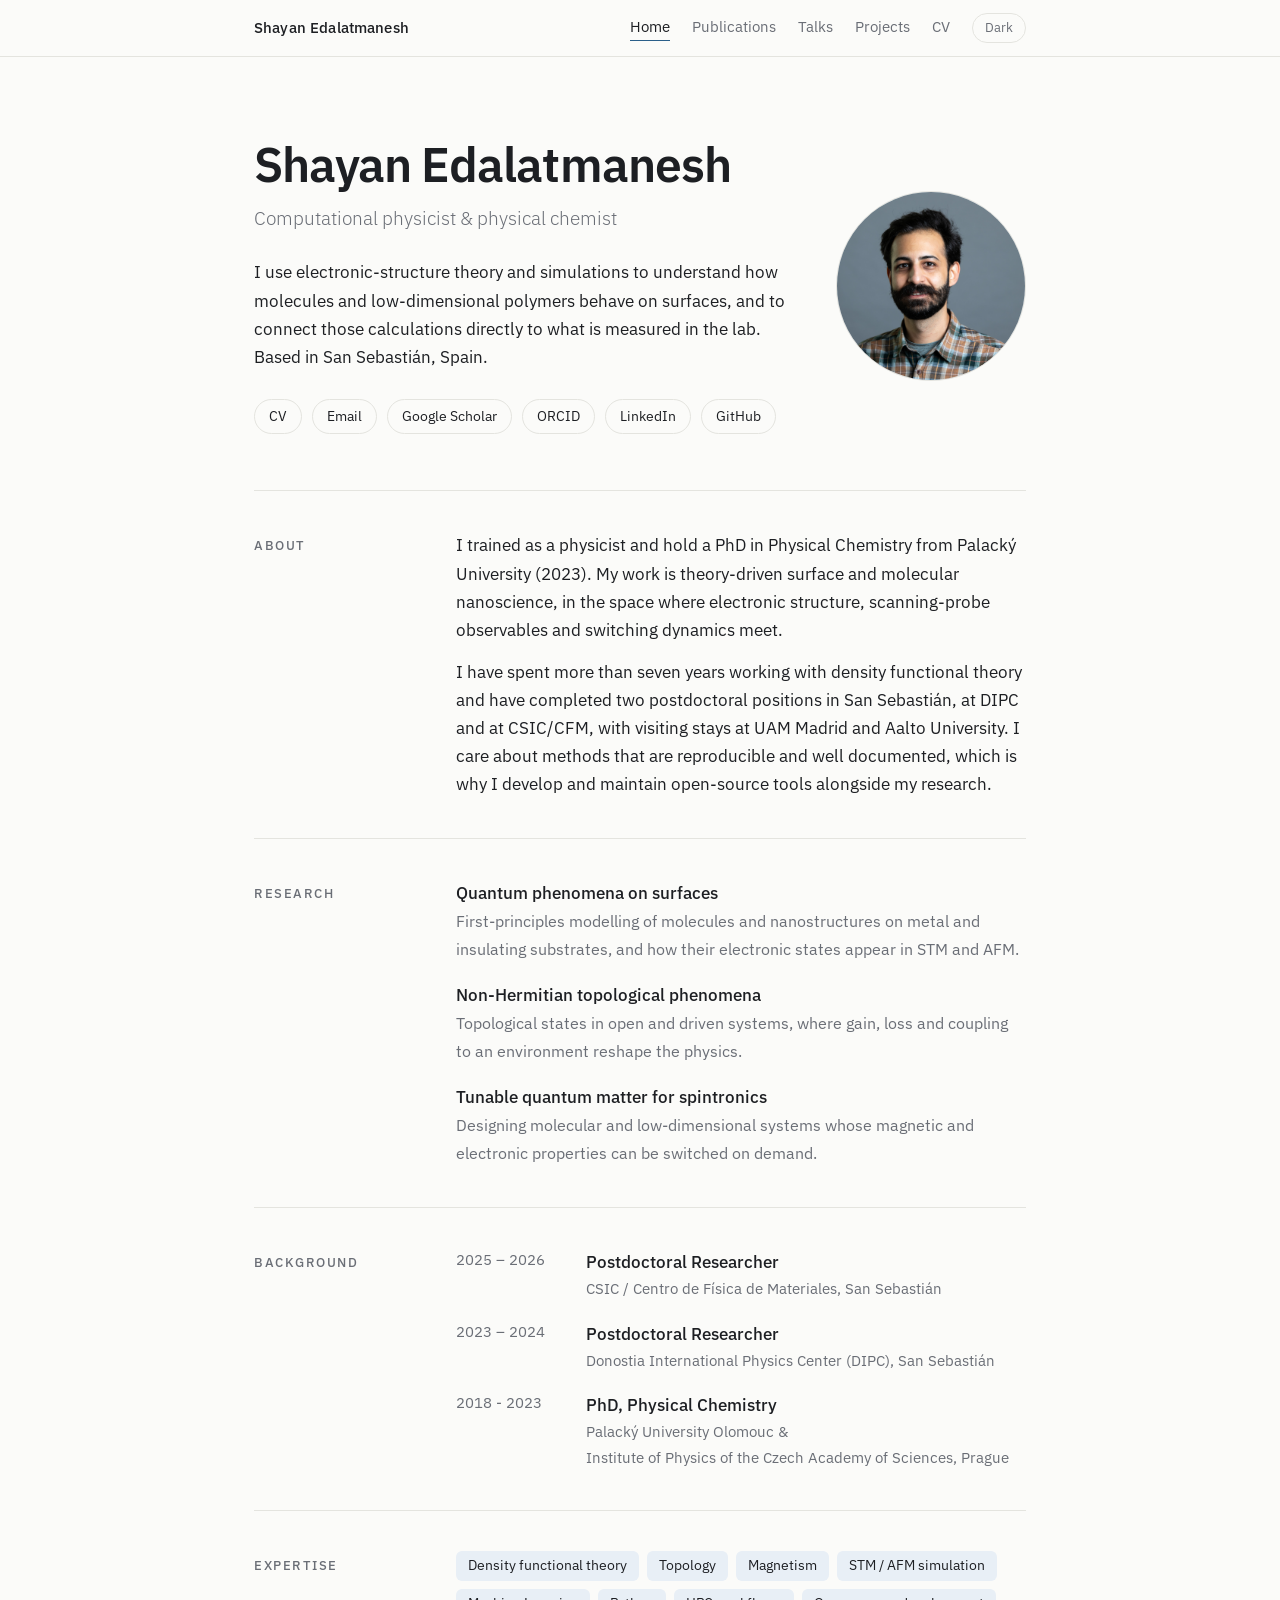
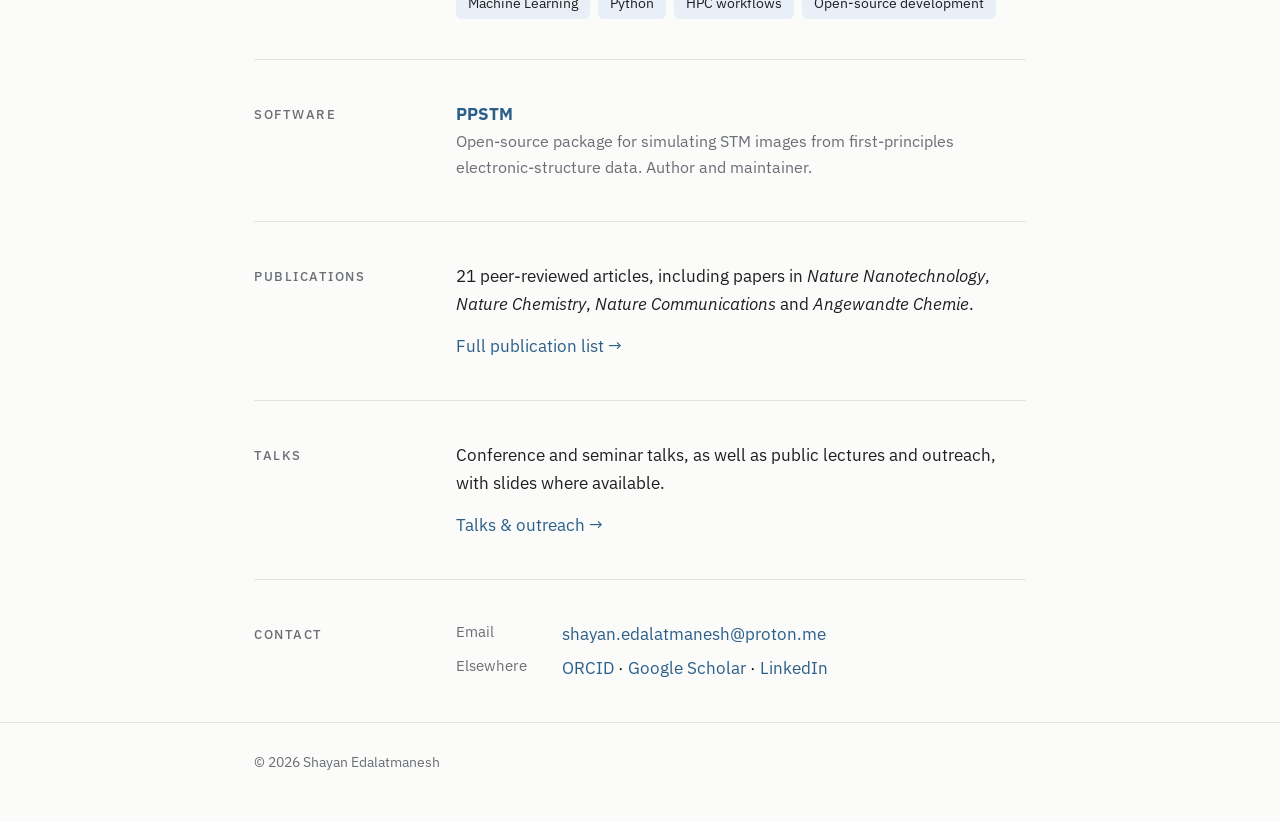
==== commit 82777644: "Update index.html" ====
--- a/index.html
+++ b/index.html
@@ -155,7 +155,7 @@
                         <li>Topology</li>
                         <li>Magnetism</li>
                         <li>STM / AFM simulation</li>
-                        <li>Surface science</li>
+                        <li>Machine Learning</li>
                         <li>Python</li>
                         <li>HPC workflows</li>
                         <li>Open-source development</li>
